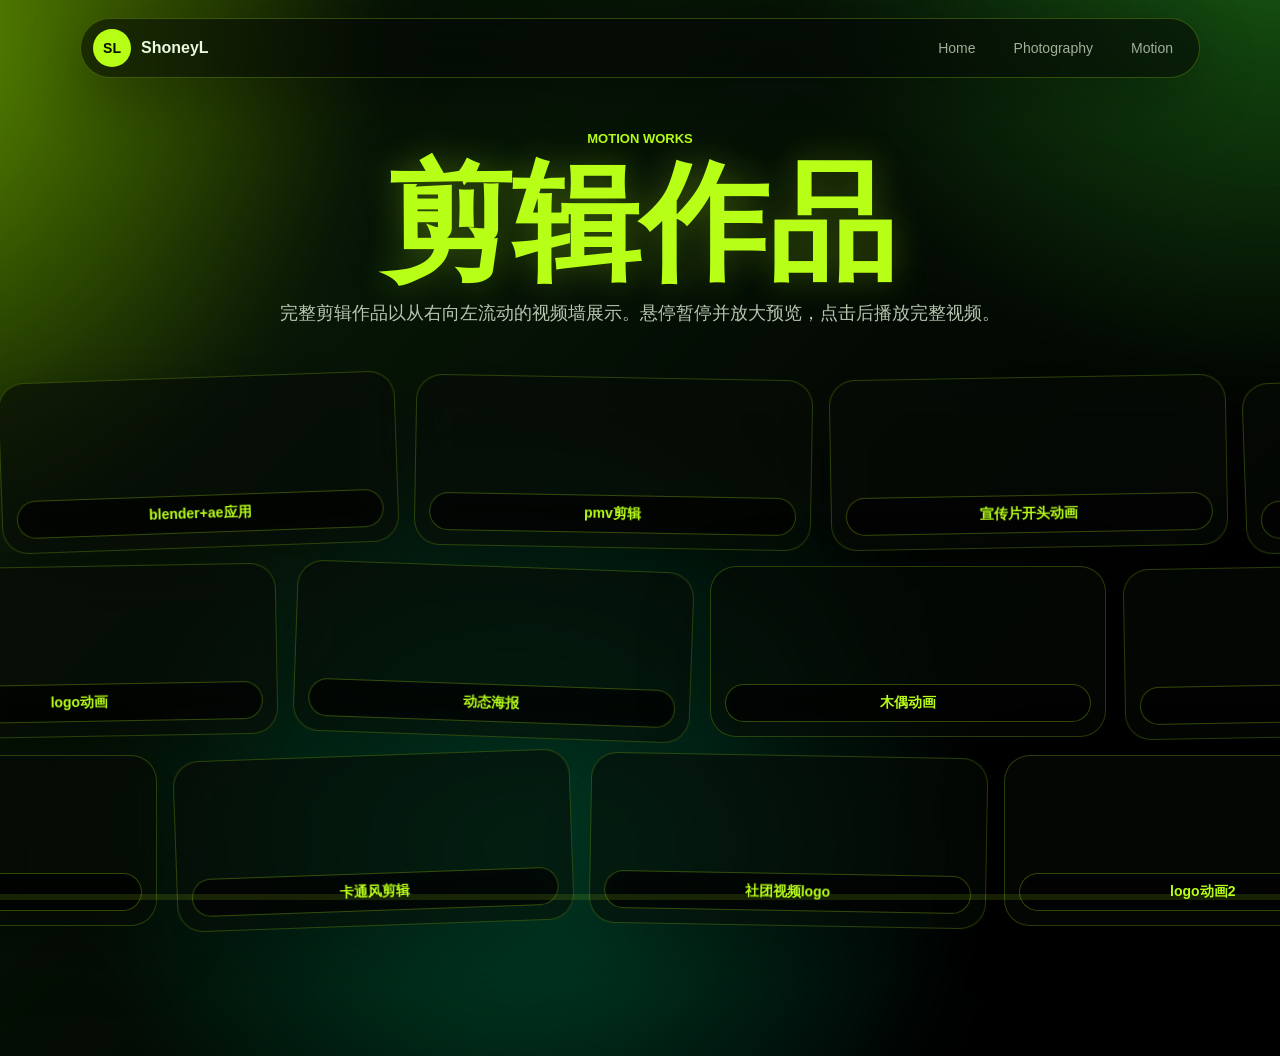
==== motion.html @ 9a6bb449 "Add files via upload" ====
<!doctype html>
<html lang="zh-CN">
  <head>
    <meta charset="UTF-8" />
    <meta name="viewport" content="width=device-width, initial-scale=1.0" />
    <title>Motion | ShoneyL</title>
    <link rel="stylesheet" href="./styles.css" />
  </head>
  <body>
    <div class="gradient-field" aria-hidden="true"></div>
    <div class="grain" aria-hidden="true"></div>

    <header class="site-header">
      <a class="brand" href="./index.html" aria-label="ShoneyL home">
        <span class="brand-mark">SL</span>
        <span>ShoneyL</span>
      </a>
      <nav>
        <a href="./index.html">Home</a>
        <a href="./photography.html">Photography</a>
        <a href="./motion.html">Motion</a>
      </nav>
    </header>

    <main class="portfolio-page">
      <section class="portfolio-hero">
        <p class="eyebrow">Motion Works</p>
        <h1>剪辑作品</h1>
        <p>完整剪辑作品以从右向左流动的视频墙展示。悬停暂停并放大预览，点击后播放完整视频。</p>
      </section>

      <section class="flow-gallery motion-flow" data-portfolio="motions" aria-label="ShoneyL 剪辑作品流动画廊"></section>
    </main>

    <div class="portfolio-modal" id="portfolioModal" hidden>
      <button class="modal-close" id="closeModal" type="button" aria-label="关闭作品">×</button>
      <div class="modal-stage" id="modalStage"></div>
      <p id="modalCaption"></p>
    </div>

    <div class="page-progress" aria-hidden="true"><span id="pageProgress"></span></div>
    <script src="./portfolio-data.js"></script>
    <script src="./script.js"></script>
  </body>
</html>
---- styles.css ----
:root {
  --green: #b8ff18;
  --green-2: #5cff4d;
  --black: #050805;
  --ink: #eaf8df;
  --muted: rgba(234, 248, 223, 0.68);
  --glass: rgba(8, 13, 8, 0.62);
  --line: rgba(184, 255, 24, 0.24);
  --radius: 28px;
}

* { box-sizing: border-box; }

html {
  scroll-behavior: smooth;
  scroll-snap-type: none;
  scroll-padding-top: 0;
}

body {
  margin: 0;
  min-height: 100vh;
  color: var(--ink);
  background: var(--black);
  font-family: Inter, "PingFang SC", "Microsoft YaHei", Arial, sans-serif;
  overflow-x: hidden;
}

a { color: inherit; text-decoration: none; }

img, video { display: block; max-width: 100%; }

.gradient-field {
  position: fixed;
  inset: -30%;
  z-index: -3;
  background:
    radial-gradient(circle at 10% 20%, rgba(184, 255, 24, 0.62), transparent 26%),
    radial-gradient(circle at 82% 12%, rgba(92, 255, 77, 0.32), transparent 24%),
    radial-gradient(circle at 45% 78%, rgba(0, 255, 171, 0.24), transparent 28%),
    linear-gradient(135deg, #020402, #081408 38%, #000 70%);
  filter: blur(32px) saturate(1.2);
  animation: flow 16s ease-in-out infinite alternate;
}

.grain {
  position: fixed;
  inset: 0;
  z-index: -2;
  opacity: 0.22;
  pointer-events: none;
  background-image:
    linear-gradient(rgba(255,255,255,0.04) 1px, transparent 1px),
    linear-gradient(90deg, rgba(255,255,255,0.035) 1px, transparent 1px);
  background-size: 42px 42px;
  mask-image: linear-gradient(to bottom, #000, transparent 88%);
}

@keyframes flow {
  0% { transform: translate3d(-3%, -2%, 0) rotate(0deg) scale(1); }
  50% { transform: translate3d(5%, 3%, 0) rotate(8deg) scale(1.08); }
  100% { transform: translate3d(-1%, 6%, 0) rotate(-6deg) scale(1.04); }
}

.site-header {
  position: fixed;
  top: 18px;
  left: 50%;
  z-index: 20;
  width: min(1120px, calc(100% - 32px));
  transform: translateX(-50%);
  display: flex;
  align-items: center;
  justify-content: space-between;
  padding: 10px 12px;
  border: 1px solid var(--line);
  border-radius: 999px;
  background: rgba(5, 8, 5, 0.58);
  backdrop-filter: blur(18px);
  box-shadow: 0 18px 60px rgba(0,0,0,0.28);
}

.brand, nav {
  display: flex;
  align-items: center;
  gap: 10px;
}

.brand { font-weight: 800; letter-spacing: 0; }

.brand-mark {
  display: grid;
  place-items: center;
  width: 38px;
  height: 38px;
  border-radius: 50%;
  color: #071005;
  background: var(--green);
  font-size: 14px;
  font-weight: 900;
}

nav a {
  padding: 10px 14px;
  border-radius: 999px;
  color: var(--muted);
  font-size: 14px;
}

nav a:hover { color: var(--green); background: rgba(184,255,24,0.08); }

main {
  width: 100%;
  margin: 0 auto;
}

.snap-page {
  width: 100%;
}

.snap-section {
  position: relative;
  height: 100svh;
}

.snap-section::before {
  content: "";
  position: absolute;
  inset: 0;
  z-index: 0;
  pointer-events: none;
  background:
    radial-gradient(circle at 18% 18%, rgba(184,255,24,0.13), transparent 28%),
    linear-gradient(to bottom, rgba(5,8,5,0.08), rgba(5,8,5,0.46));
  opacity: 0.74;
}

.snap-section + .snap-section::after {
  content: "";
  position: absolute;
  left: 0;
  right: 0;
  top: -24vh;
  z-index: 1;
  height: 34vh;
  pointer-events: none;
  background:
    radial-gradient(circle at 50% 0%, rgba(184,255,24,0.16), transparent 46%),
    linear-gradient(180deg, rgba(4,8,4,0), rgba(4,8,4,0.94) 58%, rgba(4,8,4,0));
}

.hero {
  position: relative;
  min-height: 100vh;
  display: grid;
  place-items: center;
  overflow: hidden;
  padding: 104px 20px 70px;
  isolation: isolate;
  transform-style: preserve-3d;
}

.home-hero::after,
.intro-screen::after {
  content: "";
  position: absolute;
  left: 0;
  right: 0;
  z-index: 1;
  height: 24vh;
  pointer-events: none;
}

.home-hero::after {
  bottom: 0;
  background: linear-gradient(to bottom, transparent, rgba(5, 8, 5, 0.92));
}

.intro-screen::after {
  top: 0;
  background:
    radial-gradient(circle at 52% 0%, rgba(184,255,24,0.14), transparent 42%),
    linear-gradient(to bottom, rgba(5, 8, 5, 0.74), transparent);
}

.glass {
  border: 1px solid var(--line);
  border-radius: var(--radius);
  background: linear-gradient(145deg, rgba(12,18,12,0.74), rgba(5,8,5,0.48));
  backdrop-filter: blur(22px);
  box-shadow: 0 24px 80px rgba(0,0,0,0.34), inset 0 1px 0 rgba(255,255,255,0.08);
}

.hero-copy {
  position: relative;
  z-index: 2;
  width: min(780px, 100%);
  padding: 0;
  text-align: center;
  transition: transform 180ms ease-out;
}

.eyebrow {
  margin: 0 0 14px;
  color: var(--green);
  font-size: 13px;
  font-weight: 800;
  text-transform: uppercase;
}

h1, h2, h3, p { margin-top: 0; }

h1 {
  margin-bottom: 18px;
  font-size: clamp(58px, 9vw, 124px);
  line-height: 0.9;
  letter-spacing: 0;
  color: var(--green);
  text-shadow: 0 0 34px rgba(184,255,24,0.28);
}

h2 { font-size: clamp(28px, 4vw, 54px); line-height: 1; margin-bottom: 16px; }
h3 { font-size: 22px; line-height: 1.18; margin-bottom: 12px; }
p { color: var(--muted); line-height: 1.75; }

.lead { max-width: 530px; font-size: 18px; }
.hero .lead { max-width: 720px; margin-inline: auto; color: rgba(234, 248, 223, 0.84); }

.hero-actions { display: flex; flex-wrap: wrap; justify-content: center; gap: 12px; margin-top: 28px; }

.button {
  display: inline-flex;
  align-items: center;
  justify-content: center;
  min-height: 46px;
  padding: 0 20px;
  border: 1px solid var(--line);
  border-radius: 999px;
  color: var(--ink);
  font-weight: 800;
  cursor: pointer;
  background: rgba(255,255,255,0.04);
}

.button.primary {
  border-color: transparent;
  color: #071005;
  background: linear-gradient(135deg, var(--green), var(--green-2));
}

.button.ghost:hover { border-color: var(--green); color: var(--green); }

.hero-bg-video,
.hero-shade {
  position: absolute;
  inset: 0;
  width: 100%;
  height: 100%;
}

.hero-bg-video {
  z-index: -2;
  object-fit: cover;
  transform: scale(1.03);
  filter: saturate(1.08) contrast(1.08);
}

.hero-shade {
  z-index: -1;
  background:
    radial-gradient(circle at 50% 46%, rgba(5,8,5,0.1), rgba(5,8,5,0.44) 44%, rgba(5,8,5,0.78) 100%),
    linear-gradient(to bottom, rgba(5,8,5,0.1), rgba(5,8,5,0.18) 55%, var(--black));
  backdrop-filter: blur(1.4px);
}

.cursor-light {
  position: absolute;
  width: 260px;
  height: 260px;
  z-index: 1;
  border-radius: 50%;
  background: radial-gradient(circle, rgba(184,255,24,0.28), transparent 68%);
  transform: translate(-50%, -50%);
  pointer-events: none;
  mix-blend-mode: screen;
}

.ticker {
  overflow: hidden;
  width: min(1180px, calc(100% - 32px));
  margin: 0 auto 80px;
  border-block: 1px solid var(--line);
}

.ticker div {
  display: flex;
  gap: 34px;
  width: max-content;
  padding: 18px 0;
  animation: marquee 22s linear infinite;
}

.ticker span {
  color: transparent;
  -webkit-text-stroke: 1px rgba(184,255,24,0.72);
  font-size: clamp(28px, 5vw, 68px);
  font-weight: 900;
  white-space: nowrap;
}

@keyframes marquee {
  to { transform: translateX(-50%); }
}

.section {
  width: min(1180px, calc(100% - 32px));
  margin: 0 auto 96px;
  scroll-margin-top: 118px;
}

.intro-grid {
  display: grid;
  grid-template-columns: 1.25fr 0.9fr 0.9fr;
  gap: 18px;
}

.profile-card {
  display: grid;
  grid-template-columns: 150px 1fr;
  gap: 22px;
  align-items: center;
  padding: 24px;
}

.profile-card img {
  width: 150px;
  height: 150px;
  border-radius: 24px;
  object-fit: cover;
  border: 1px solid var(--line);
}

.stat-card { padding: 24px; }
.stat-card span {
  display: inline-block;
  margin-bottom: 34px;
  color: var(--green);
  font-size: 44px;
  font-weight: 900;
}
.stat-card.accent { background: rgba(184,255,24,0.11); }

.section-head {
  display: flex;
  align-items: end;
  justify-content: space-between;
  margin-bottom: 20px;
}

.photo-grid {
  display: grid;
  grid-template-columns: repeat(4, minmax(0, 1fr));
  grid-auto-rows: 240px;
  gap: 16px;
}

figure {
  position: relative;
  overflow: hidden;
  margin: 0;
}

figure img {
  width: 100%;
  height: 100%;
  object-fit: cover;
  transition: transform 500ms ease, filter 500ms ease;
}

figure:hover img { transform: scale(1.06); filter: saturate(1.18); }

figcaption {
  position: absolute;
  left: 14px;
  bottom: 14px;
  padding: 8px 11px;
  border: 1px solid rgba(184,255,24,0.26);
  border-radius: 999px;
  color: var(--green);
  background: rgba(0,0,0,0.54);
  backdrop-filter: blur(12px);
  font-size: 13px;
  font-weight: 800;
}

.tall { grid-row: span 2; }
.wide { grid-column: span 2; }

.capability-grid {
  display: grid;
  grid-template-columns: 1fr 1fr;
  gap: 18px;
}

.capability-grid article { padding: 24px; overflow: hidden; }

.mini-videos, .design-strip {
  display: grid;
  grid-template-columns: repeat(3, 1fr);
  gap: 12px;
  margin-top: 18px;
}

.video-tile, .design-strip img {
  width: 100%;
  height: 260px;
  border: 1px solid rgba(184,255,24,0.18);
  border-radius: 22px;
  background: #000;
}

.video-tile {
  position: relative;
  display: block;
  overflow: hidden;
  padding: 0;
  color: var(--green);
  cursor: pointer;
  font: inherit;
}

.video-tile video {
  width: 100%;
  height: 100%;
  object-fit: cover;
  opacity: 0.82;
  transition: transform 360ms ease, opacity 360ms ease;
}

.video-tile span {
  position: absolute;
  left: 50%;
  top: 50%;
  display: grid;
  place-items: center;
  width: 74px;
  height: 74px;
  transform: translate(-50%, -50%);
  border: 1px solid rgba(184,255,24,0.48);
  border-radius: 50%;
  color: #071005;
  background: var(--green);
  font-size: 15px;
  font-weight: 900;
  box-shadow: 0 0 36px rgba(184,255,24,0.28);
}

.video-tile:hover video { transform: scale(1.06); opacity: 1; }

.design-strip img { object-fit: cover; }

.ip-section {
  display: grid;
  grid-template-columns: 1.1fr 0.9fr;
  gap: 18px;
  align-items: stretch;
}

.ip-panel {
  display: grid;
  grid-template-columns: 1fr minmax(220px, 0.72fr);
  gap: 20px;
  align-items: center;
  padding: 28px;
  overflow: hidden;
}

.ip-panel img {
  max-height: 560px;
  justify-self: center;
  object-fit: contain;
  filter: drop-shadow(0 26px 50px rgba(184,255,24,0.18));
}

.ip-tags {
  display: flex;
  flex-wrap: wrap;
  gap: 10px;
  margin-top: 24px;
}

.ip-tags span {
  padding: 8px 12px;
  border: 1px solid var(--line);
  border-radius: 999px;
  color: var(--green);
  background: rgba(184,255,24,0.07);
  font-weight: 800;
  font-size: 13px;
}

.turnaround {
  width: 100%;
  height: 100%;
  min-height: 440px;
  object-fit: cover;
  padding: 10px;
}

.contact-section { padding-bottom: 80px; }

.contact-screen {
  display: grid;
  place-items: center;
  padding: 120px 20px 80px;
}

.intro-screen {
  position: relative;
  display: grid;
  place-items: center;
  padding: clamp(86px, 10vh, 112px) 20px clamp(42px, 7vh, 70px);
  overflow: hidden;
}

.intro-panel {
  position: relative;
  z-index: 2;
  display: grid;
  grid-template-columns: minmax(250px, 0.8fr) minmax(260px, 0.82fr) minmax(300px, 1.02fr);
  gap: clamp(16px, 2vw, 28px);
  align-items: center;
  width: min(1160px, 100%);
  min-height: 0;
  padding: clamp(22px, 2.3vw, 34px);
  overflow: hidden;
}

.intro-identity,
.intro-main-card,
.intro-info-stack {
  position: relative;
  z-index: 2;
}

.intro-index {
  display: inline-block;
  margin-bottom: clamp(14px, 2vh, 24px);
  padding: 8px 12px;
  border: 1px solid rgba(184,255,24,0.28);
  border-radius: 999px;
  color: var(--green);
  font-size: 13px;
  font-weight: 900;
}

.intro-identity h2 {
  margin-bottom: clamp(14px, 2vh, 22px);
  font-size: clamp(40px, 5vw, 72px);
  line-height: 0.98;
}

.intro-identity p {
  max-width: 420px;
}

.intro-main-card,
.info-card {
  border: 1px solid rgba(184,255,24,0.18);
  border-radius: 24px;
  background: rgba(5, 8, 5, 0.46);
  backdrop-filter: blur(18px);
  box-shadow: inset 0 1px 0 rgba(255,255,255,0.06);
}

.intro-main-card {
  min-height: clamp(330px, 44vh, 410px);
  padding: clamp(20px, 2vw, 28px);
}

.intro-main-card h3,
.info-card h3 {
  margin-bottom: 14px;
}

.mini-stat-grid {
  display: grid;
  grid-template-columns: 1fr 1fr;
  gap: 12px;
  margin-top: clamp(16px, 2.2vh, 24px);
}

.mini-stat-grid span {
  min-height: clamp(78px, 10vh, 94px);
  padding: clamp(14px, 1.6vw, 18px);
  border: 1px solid rgba(184,255,24,0.16);
  border-radius: 18px;
  color: var(--muted);
  background: rgba(255,255,255,0.03);
}

.mini-stat-grid b {
  display: block;
  margin-bottom: 8px;
  color: var(--green);
  font-size: 22px;
}

.intro-info-stack {
  display: grid;
  gap: clamp(10px, 1.4vh, 14px);
}

.info-card {
  padding: clamp(14px, 1.45vw, 20px) clamp(16px, 1.7vw, 22px);
}

.info-card p:last-child {
  margin-bottom: 0;
}

.skill-panel {
  position: relative;
  z-index: 2;
  align-self: stretch;
  display: flex;
  flex-direction: column;
  justify-content: center;
}

.skill-grid {
  display: flex;
  flex-wrap: wrap;
  gap: 10px;
  margin-top: 16px;
}

.skill-grid span {
  padding: 9px 12px;
  border: 1px solid rgba(184,255,24,0.34);
  border-radius: 999px;
  color: var(--green);
  background: rgba(184,255,24,0.08);
  font-size: 15px;
  font-weight: 900;
}

.intro-halftone {
  position: absolute;
  left: calc(44% + var(--ip-x, 0px));
  bottom: calc(-170px + var(--ip-y, 0px));
  z-index: 1;
  width: min(430px, 34vw);
  opacity: 0.44;
  filter: drop-shadow(0 24px 70px rgba(184,255,24,0.24)) blur(0.1px);
  mix-blend-mode: screen;
  -webkit-mask-image: repeating-linear-gradient(135deg, rgba(0,0,0,0.96) 0 7px, rgba(0,0,0,0.28) 7px 12px);
  mask-image: repeating-linear-gradient(135deg, rgba(0,0,0,0.96) 0 7px, rgba(0,0,0,0.28) 7px 12px);
  -webkit-mask-size: 42px 42px;
  mask-size: 42px 42px;
  pointer-events: none;
  transform: translate3d(0, 0, 0) scale(1.04);
  animation: halftone-evolve 8s ease-in-out infinite alternate, halftone-flow 3.8s steps(7) infinite;
  transition: left 260ms ease-out, bottom 260ms ease-out;
}

.intro-halftone::selection {
  background: transparent;
}

@keyframes halftone-evolve {
  0% {
    opacity: 0.42;
    filter: drop-shadow(0 18px 55px rgba(184,255,24,0.18)) hue-rotate(0deg) blur(0.2px);
    transform: translate3d(-8px, 8px, 0) scale(1.02);
    clip-path: polygon(0 8%, 100% 0, 96% 100%, 4% 94%);
  }
  50% {
    opacity: 0.62;
    filter: drop-shadow(0 30px 78px rgba(184,255,24,0.28)) hue-rotate(18deg) blur(0);
    transform: translate3d(12px, -8px, 0) scale(1.07);
    clip-path: polygon(3% 0, 98% 8%, 100% 92%, 0 100%);
  }
  100% {
    opacity: 0.5;
    filter: drop-shadow(0 22px 66px rgba(184,255,24,0.22)) hue-rotate(-8deg) blur(0.35px);
    transform: translate3d(-4px, -14px, 0) scale(1.04);
    clip-path: polygon(0 0, 94% 5%, 100% 100%, 8% 96%);
  }
}

@keyframes halftone-flow {
  0% {
    -webkit-mask-position: 0 0;
    mask-position: 0 0;
  }
  100% {
    -webkit-mask-position: 42px 84px;
    mask-position: 42px 84px;
  }
}

.contact-card {
  max-width: 720px;
  margin: 0 auto;
  padding: clamp(26px, 5vw, 46px);
  text-align: center;
}

.contact-info {
  display: grid;
  gap: 10px;
  margin-top: 22px;
  padding: 18px;
  border: 1px solid var(--line);
  border-radius: 20px;
  color: var(--green);
  background: rgba(184,255,24,0.08);
  font-size: 18px;
  font-weight: 800;
}

[hidden] { display: none !important; }

.video-modal {
  position: fixed;
  inset: 0;
  z-index: 60;
  display: grid;
  place-items: center;
  padding: 24px;
  background: rgba(0, 0, 0, 0.78);
  backdrop-filter: blur(18px);
}

.video-modal video {
  width: min(1040px, 100%);
  max-height: 82vh;
  border: 1px solid var(--line);
  border-radius: 24px;
  background: #000;
  box-shadow: 0 30px 90px rgba(0,0,0,0.52);
}

.modal-close {
  position: fixed;
  z-index: 123;
  top: 22px;
  right: 24px;
  display: grid;
  place-items: center;
  width: 44px;
  height: 44px;
  border: 1px solid var(--line);
  border-radius: 50%;
  color: #071005;
  background: var(--green);
  font-size: 28px;
  line-height: 1;
  cursor: pointer;
}

@media (max-width: 900px) {
  .site-header { top: 12px; }
  nav a { padding: 9px 8px; font-size: 13px; }
  .intro-grid, .capability-grid, .ip-section, .ip-panel {
    grid-template-columns: 1fr;
  }
  .hero { padding-top: 92px; min-height: 100vh; }
  .photo-grid { grid-template-columns: repeat(2, minmax(0, 1fr)); grid-auto-rows: 210px; }
  .wide { grid-column: span 2; }
  .mini-videos, .design-strip { grid-template-columns: 1fr; }
  .video-tile, .design-strip img { height: 340px; }
  .turnaround { min-height: 300px; }
}

@media (max-width: 560px) {
  main { width: min(100% - 20px, 1180px); }
  .site-header { width: calc(100% - 20px); }
  .brand span:last-child { display: none; }
  .hero-copy { padding: 0 10px; }
  .profile-card { grid-template-columns: 1fr; }
  .profile-card img { width: 120px; height: 120px; }
  .photo-grid { grid-template-columns: 1fr; grid-auto-rows: 260px; }
  .wide, .tall { grid-column: auto; grid-row: auto; }
  .video-tile, .design-strip img { height: 260px; }
}

.home-panels {
  padding-top: 96px;
}

.portfolio-page {
  width: 100%;
  min-height: 100vh;
  padding: 128px 0 110px;
  overflow: hidden;
}

.portfolio-screen {
  position: relative;
  display: grid;
  align-content: end;
  width: 100%;
  overflow: hidden;
  padding: clamp(265px, 30vh, 330px) 0 clamp(42px, 6vh, 66px);
}

.screen-head {
  position: absolute;
  top: clamp(96px, 10vh, 126px);
  left: 50%;
  z-index: 8;
  width: min(980px, calc(100% - 32px));
  margin: 0 auto;
  text-align: center;
  transform: translateX(-50%);
  pointer-events: none;
}

.screen-head h2 {
  margin-bottom: 12px;
  font-size: clamp(44px, 7vw, 92px);
  text-shadow: 0 10px 42px rgba(0,0,0,0.82);
}

.screen-head p:last-child {
  max-width: 720px;
  margin: 0 auto;
}

.portfolio-hero {
  width: min(980px, calc(100% - 32px));
  margin: 0 auto 42px;
  text-align: center;
}

.portfolio-hero h1 {
  margin-bottom: 18px;
  font-size: clamp(58px, 10vw, 128px);
}

.portfolio-hero p:last-child {
  max-width: 760px;
  margin: 0 auto;
  color: rgba(234, 248, 223, 0.78);
  font-size: 18px;
}

.flow-gallery {
  position: relative;
  z-index: 2;
  display: grid;
  gap: clamp(12px, 2vh, 20px);
  width: 100%;
  padding: 6px 0 20px;
}

.flow-row {
  display: flex;
  width: max-content;
  gap: 18px;
  transform: translateX(var(--offset));
  animation: slide-left var(--duration) linear infinite;
  will-change: transform;
}

.flow-row:nth-child(2) {
  animation-duration: calc(var(--duration) + 11s);
}

.flow-row:nth-child(3) {
  animation-duration: calc(var(--duration) + 17s);
}

.flow-gallery:has(.flow-card:hover) .flow-row,
.flow-gallery.is-paused .flow-row {
  animation-play-state: paused;
}

@keyframes slide-left {
  from { transform: translateX(var(--offset)); }
  to { transform: translateX(calc(var(--offset) - var(--loop-distance, 50%))); }
}

.flow-card {
  position: relative;
  flex: 0 0 clamp(210px, 21vw, 320px);
  height: clamp(180px, 21vh, 260px);
  overflow: hidden;
  padding: 0;
  border: 1px solid rgba(184,255,24,0.22);
  border-radius: 26px;
  color: var(--green);
  background: rgba(6, 10, 6, 0.64);
  backdrop-filter: blur(16px);
  box-shadow: 0 22px 70px rgba(0,0,0,0.32);
  cursor: pointer;
  transform: rotate(var(--tilt)) scale(1);
  transition: transform 240ms ease, border-color 240ms ease, box-shadow 240ms ease;
}

.motion-flow .flow-card {
  flex-basis: clamp(260px, 31vw, 440px);
  height: clamp(150px, 19vh, 230px);
}

.flow-card:hover {
  z-index: 5;
  border-color: rgba(184,255,24,0.82);
  box-shadow: 0 28px 100px rgba(184,255,24,0.2), 0 28px 90px rgba(0,0,0,0.48);
  transform: rotate(0deg) scale(1.12);
}

.flow-card img,
.flow-card video {
  width: 100%;
  height: 100%;
  object-fit: cover;
  opacity: 0.9;
  pointer-events: none;
  transition: filter 240ms ease, opacity 240ms ease;
}

.flow-card:hover img,
.flow-card:hover video {
  opacity: 1;
  filter: saturate(1.14) contrast(1.04);
}

.flow-card span {
  position: absolute;
  left: 14px;
  right: 14px;
  bottom: 14px;
  display: block;
  overflow: hidden;
  padding: 9px 12px;
  border: 1px solid rgba(184,255,24,0.28);
  border-radius: 999px;
  color: var(--green);
  background: rgba(0,0,0,0.58);
  backdrop-filter: blur(14px);
  font-size: 14px;
  font-weight: 900;
  pointer-events: none;
  text-overflow: ellipsis;
  white-space: nowrap;
}

.portfolio-modal {
  position: fixed;
  inset: 0;
  z-index: 110;
  display: grid;
  place-items: center;
  padding: 72px 24px 42px;
  background: rgba(0,0,0,0.82);
  backdrop-filter: blur(20px);
}

.portfolio-modal[hidden] {
  display: none;
}

.modal-stage {
  position: relative;
  display: grid;
  place-items: center;
  width: fit-content;
  max-width: min(1160px, 100%);
  max-height: 78vh;
}

.modal-frame {
  position: relative;
  display: inline-block;
  justify-self: center;
  width: auto;
  max-width: 100%;
  max-height: 78vh;
}

.modal-frame img,
.modal-frame video {
  display: block;
  max-width: 100%;
  max-height: 78vh;
  border: 1px solid rgba(184,255,24,0.26);
  border-radius: 24px;
  background: #000;
  box-shadow: 0 26px 90px rgba(0,0,0,0.58);
}

.portfolio-modal p {
  margin: 18px 0 0;
  color: var(--green);
  font-weight: 900;
}

.modal-title {
  position: absolute;
  top: 0;
  left: 0;
  z-index: 122;
  overflow: hidden;
  max-width: min(680px, calc(100vw - 140px));
  padding: 15px 22px;
  border-radius: 0 0 10px 0;
  color: #071005;
  background: var(--green);
  font-size: clamp(18px, 2vw, 26px);
  font-weight: 900;
  text-overflow: ellipsis;
  white-space: nowrap;
  transform-origin: left center;
  clip-path: inset(0 100% 0 0);
}

.modal-title.is-visible {
  animation: title-wipe 520ms cubic-bezier(.2,.8,.2,1) forwards;
}

@keyframes title-wipe {
  to { clip-path: inset(0 0 0 0); }
}

.page-progress {
  position: fixed;
  left: 0;
  right: 0;
  bottom: 0;
  z-index: 90;
  height: 6px;
  background: rgba(184,255,24,0.12);
}

.page-progress span {
  display: block;
  width: 100%;
  height: 100%;
  transform: scaleX(0);
  transform-origin: left center;
  background: linear-gradient(90deg, var(--green), #fff, var(--green-2));
  box-shadow: 0 0 28px rgba(184,255,24,0.58);
}

.dot-progress {
  position: fixed;
  left: 50%;
  bottom: 18px;
  z-index: 90;
  display: flex;
  gap: 14px;
  align-items: center;
  padding: 10px 13px;
  border: 1px solid rgba(184,255,24,0.24);
  border-radius: 999px;
  background: rgba(5, 8, 5, 0.54);
  backdrop-filter: blur(16px);
  transform: translateX(-50%);
}

.dot {
  width: 12px;
  height: 12px;
  border: 2px solid var(--green);
  border-radius: 50%;
  background: transparent;
  box-shadow: 0 0 16px rgba(184,255,24,0.22);
}

.dot.is-active {
  background: var(--green);
}

@media (max-width: 760px) {
  .portfolio-page { padding-top: 108px; }
  .flow-gallery { gap: 16px; }
  .flow-row { gap: 12px; }
  .flow-card { flex-basis: 210px; height: 230px; border-radius: 22px; }
  .motion-flow .flow-card { flex-basis: 250px; height: 170px; }
  .flow-card:hover { transform: rotate(0deg) scale(1.05); }
  .portfolio-screen { padding-top: 280px; }
  .screen-head { top: 92px; }
  .screen-head h2 { font-size: 42px; }
  .modal-title { max-width: calc(100vw - 88px); font-size: 16px; }
  .intro-screen { padding-top: 92px; }
  .intro-panel {
    grid-template-columns: 1fr;
    min-height: auto;
    max-height: calc(100svh - 116px);
    overflow: auto;
    padding: 18px;
  }
  .intro-main-card { min-height: auto; padding: 22px; }
  .intro-halftone { left: auto; right: -44px; bottom: -112px; width: 250px; opacity: 0.2; }
  .mini-stat-grid { grid-template-columns: 1fr; }
  .skill-grid span { font-size: 13px; padding: 9px 11px; }
}

@media (max-width: 1180px) {
  .intro-panel {
    grid-template-columns: minmax(260px, 0.9fr) minmax(360px, 1.1fr);
    width: min(980px, calc(100% - 28px));
    align-items: stretch;
  }
  .intro-main-card {
    grid-column: 1 / 2;
    min-height: 280px;
  }
  .intro-info-stack {
    grid-column: 2 / 3;
    grid-row: 1 / span 2;
  }
  .intro-halftone {
    left: calc(34% + var(--ip-x, 0px));
    bottom: calc(-178px + var(--ip-y, 0px));
    width: min(360px, 36vw);
    opacity: 0.36;
  }
}

@media (max-height: 850px) {
  .intro-screen {
    padding-top: 90px;
    padding-bottom: 54px;
  }
  .intro-panel {
    padding: 18px;
    gap: 14px;
  }
  .intro-identity h2 {
    font-size: clamp(36px, 4.4vw, 58px);
  }
  .intro-identity p,
  .intro-main-card p,
  .info-card p {
    font-size: 14px;
    line-height: 1.45;
  }
  .intro-main-card {
    min-height: 250px;
  }
  .info-card {
    padding: 12px 15px;
  }
  .info-card h3,
  .intro-main-card h3 {
    margin-bottom: 8px;
  }
  .intro-index {
    margin-bottom: 10px;
    padding: 7px 10px;
  }
  .skill-grid {
    gap: 7px;
    margin-top: 10px;
  }
  .skill-grid span {
    padding: 7px 10px;
    font-size: 13px;
  }
  .mini-stat-grid {
    margin-top: 14px;
    gap: 9px;
  }
  .mini-stat-grid span {
    min-height: 66px;
    padding: 12px;
  }
  .mini-stat-grid b {
    margin-bottom: 4px;
    font-size: 18px;
  }
  .intro-halftone {
    bottom: calc(-230px + var(--ip-y, 0px));
    opacity: 0.32;
  }
  .portfolio-screen {
    padding-top: 300px;
  }
  .screen-head {
    top: 90px;
  }
  .screen-head h2 {
    font-size: clamp(42px, 6vw, 70px);
  }
  .flow-gallery {
    gap: 8px;
  }
  .flow-row {
    gap: 12px;
  }
  .flow-card {
    height: clamp(116px, 15vh, 160px);
    flex-basis: clamp(190px, 18vw, 280px);
  }
  .motion-flow .flow-card {
    height: clamp(104px, 14vh, 150px);
  }
}

@media (max-width: 760px) {
  .intro-panel {
    grid-template-columns: 1fr;
  }
  .intro-main-card,
  .intro-info-stack {
    grid-column: auto;
    grid-row: auto;
  }
}

@media (min-width: 561px) and (max-width: 760px) {
  .intro-screen {
    padding-top: 76px;
    padding-bottom: 38px;
  }
  .intro-panel {
    grid-template-columns: minmax(0, 0.9fr) minmax(0, 1.1fr);
    gap: 12px;
    max-height: none;
    overflow: hidden;
    padding: 16px;
  }
  .intro-identity {
    grid-column: 1 / -1;
  }
  .intro-identity h2 {
    font-size: clamp(32px, 6.4vw, 42px);
  }
  .intro-identity p {
    max-width: 100%;
    font-size: 13px;
    line-height: 1.42;
  }
  .intro-main-card {
    grid-column: 1 / 2;
    min-height: 0;
    padding: 14px;
  }
  .intro-info-stack {
    grid-column: 2 / 3;
    grid-row: auto;
    gap: 8px;
  }
  .intro-main-card h3,
  .info-card h3 {
    margin-bottom: 7px;
    font-size: 17px;
  }
  .intro-main-card p,
  .info-card p {
    font-size: 12px;
    line-height: 1.36;
  }
  .mini-stat-grid {
    grid-template-columns: 1fr;
    gap: 7px;
    margin-top: 10px;
  }
  .mini-stat-grid span {
    min-height: 0;
    padding: 10px;
    font-size: 12px;
  }
  .mini-stat-grid b {
    font-size: 16px;
  }
  .info-card {
    padding: 10px 11px;
  }
  .skill-grid {
    gap: 6px;
    margin-top: 8px;
  }
  .skill-grid span {
    padding: 6px 8px;
    font-size: 11px;
  }
  .intro-halftone {
    right: -28px;
    bottom: -160px;
    width: 255px;
    opacity: 0.16;
  }
  .portfolio-screen {
    padding-top: 320px;
  }
  .flow-card {
    height: clamp(148px, 17vh, 190px);
  }
  .motion-flow .flow-card {
    height: clamp(126px, 15vh, 170px);
  }
}

@media (max-width: 560px) {
  .intro-identity h2 {
    font-size: 34px;
  }
  .intro-panel {
    gap: 12px;
  }
  .intro-main-card p,
  .info-card p {
    font-size: 13px;
    line-height: 1.42;
  }
}
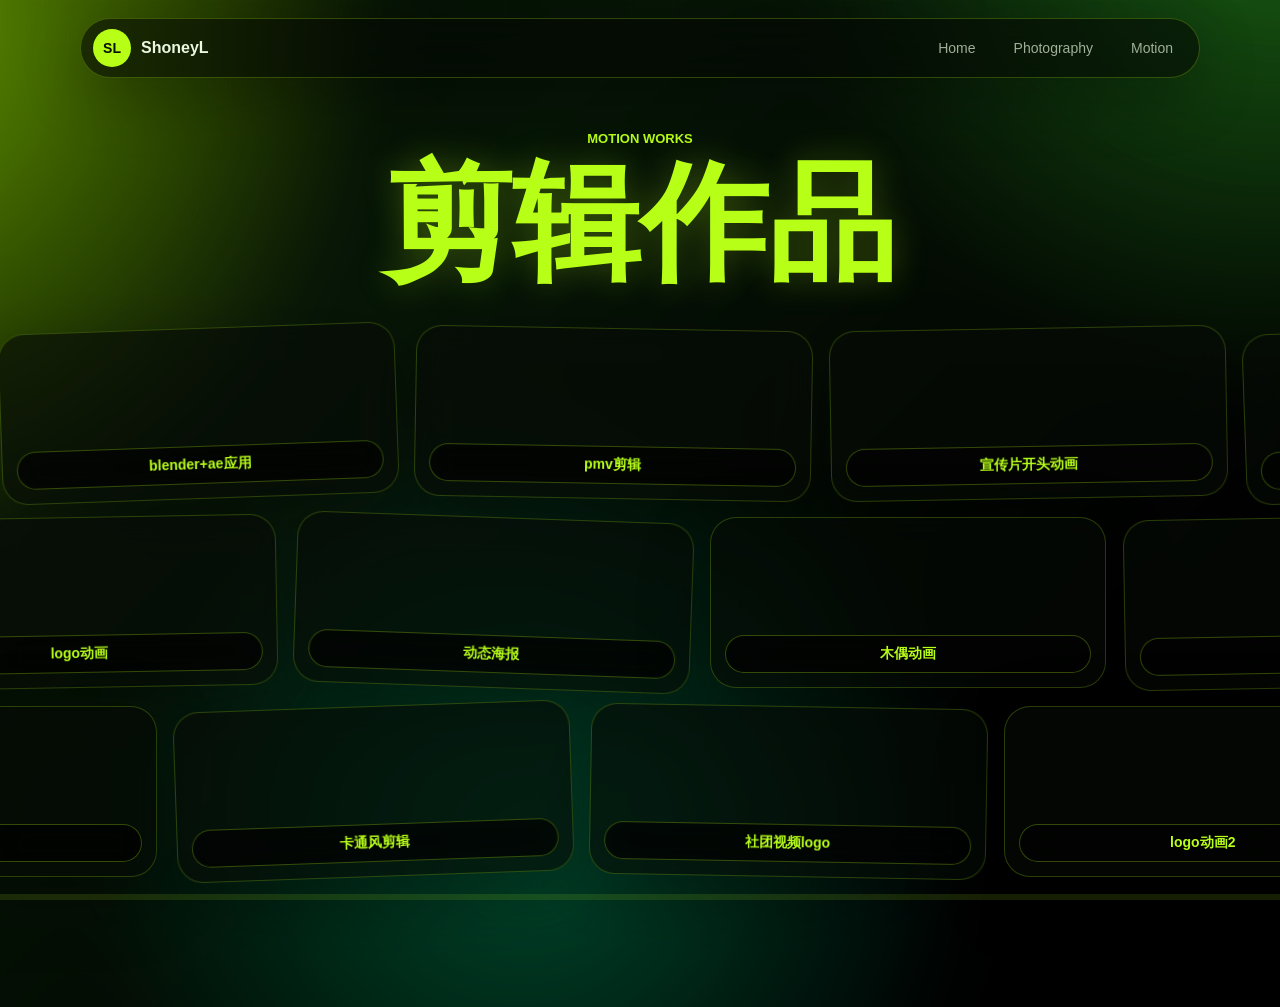
==== commit 88b0a158: "Refine mobile modal and transitions" ====
--- a/motion.html
+++ b/motion.html
@@ -4,7 +4,7 @@
     <meta charset="UTF-8" />
     <meta name="viewport" content="width=device-width, initial-scale=1.0" />
     <title>Motion | ShoneyL</title>
-    <link rel="stylesheet" href="./styles.css" />
+    <link rel="stylesheet" href="./styles.css?v=20260706-0819" />
   </head>
   <body>
     <div class="gradient-field" aria-hidden="true"></div>
@@ -26,7 +26,6 @@
       <section class="portfolio-hero">
         <p class="eyebrow">Motion Works</p>
         <h1>剪辑作品</h1>
-        <p>完整剪辑作品以从右向左流动的视频墙展示。悬停暂停并放大预览，点击后播放完整视频。</p>
       </section>
 
       <section class="flow-gallery motion-flow" data-portfolio="motions" aria-label="ShoneyL 剪辑作品流动画廊"></section>
@@ -39,7 +38,7 @@
     </div>
 
     <div class="page-progress" aria-hidden="true"><span id="pageProgress"></span></div>
-    <script src="./portfolio-data.js"></script>
-    <script src="./script.js"></script>
+    <script src="./portfolio-data.js?v=20260706-0819"></script>
+    <script src="./script.js?v=20260706-0819"></script>
   </body>
 </html>
--- a/styles.css
+++ b/styles.css
@@ -9,7 +9,11 @@
   --radius: 28px;
 }
 
-* { box-sizing: border-box; }
+* {
+  box-sizing: border-box;
+  -webkit-user-select: none;
+  user-select: none;
+}
 
 html {
   scroll-behavior: smooth;
@@ -24,11 +28,33 @@
   background: var(--black);
   font-family: Inter, "PingFang SC", "Microsoft YaHei", Arial, sans-serif;
   overflow-x: hidden;
+  -webkit-touch-callout: none;
+  -webkit-user-select: none;
+  user-select: none;
+}
+
+body.is-loading,
+body.modal-open {
+  overflow: hidden;
+}
+
+body.modal-open {
+  touch-action: none;
 }
 
 a { color: inherit; text-decoration: none; }
 
-img, video { display: block; max-width: 100%; }
+::selection {
+  color: inherit;
+  background: transparent;
+}
+
+img, video {
+  display: block;
+  max-width: 100%;
+  -webkit-user-drag: none;
+  user-select: none;
+}
 
 .gradient-field {
   position: fixed;
@@ -54,6 +80,67 @@
     linear-gradient(90deg, rgba(255,255,255,0.035) 1px, transparent 1px);
   background-size: 42px 42px;
   mask-image: linear-gradient(to bottom, #000, transparent 88%);
+}
+
+.site-loader {
+  position: fixed;
+  inset: 0;
+  z-index: 999;
+  display: grid;
+  place-items: center;
+  gap: 24px;
+  align-content: center;
+  background:
+    radial-gradient(circle at 50% 44%, rgba(184,255,24,0.22), transparent 30%),
+    linear-gradient(135deg, #030603, #050805 58%, #000);
+  transition: opacity 420ms ease, visibility 420ms ease;
+}
+
+body:not(.is-loading) .site-loader {
+  opacity: 0;
+  visibility: hidden;
+  pointer-events: none;
+}
+
+.loader-mark {
+  display: grid;
+  place-items: center;
+  width: 74px;
+  height: 74px;
+  border: 1px solid rgba(184,255,24,0.5);
+  border-radius: 24px;
+  color: #071005;
+  background: var(--green);
+  font-size: 24px;
+  font-weight: 1000;
+  box-shadow: 0 0 52px rgba(184,255,24,0.34);
+  animation: loader-pulse 1.1s ease-in-out infinite alternate;
+}
+
+.loader-line {
+  overflow: hidden;
+  width: min(220px, 58vw);
+  height: 3px;
+  border-radius: 999px;
+  background: rgba(184,255,24,0.16);
+}
+
+.loader-line span {
+  display: block;
+  width: 42%;
+  height: 100%;
+  border-radius: inherit;
+  background: linear-gradient(90deg, transparent, var(--green), #fff);
+  animation: loader-scan 1.15s ease-in-out infinite;
+}
+
+@keyframes loader-pulse {
+  to { transform: translateY(-4px) scale(1.04); filter: saturate(1.18); }
+}
+
+@keyframes loader-scan {
+  from { transform: translateX(-105%); }
+  to { transform: translateX(245%); }
 }
 
 @keyframes flow {
@@ -120,7 +207,9 @@
 
 .snap-section {
   position: relative;
-  height: 100svh;
+  min-height: 100svh;
+  height: auto;
+  isolation: isolate;
 }
 
 .snap-section::before {
@@ -130,9 +219,10 @@
   z-index: 0;
   pointer-events: none;
   background:
-    radial-gradient(circle at 18% 18%, rgba(184,255,24,0.13), transparent 28%),
-    linear-gradient(to bottom, rgba(5,8,5,0.08), rgba(5,8,5,0.46));
-  opacity: 0.74;
+    radial-gradient(circle at 18% 18%, rgba(184,255,24,0.1), transparent 34%),
+    radial-gradient(circle at 78% 72%, rgba(92,255,77,0.08), transparent 32%),
+    linear-gradient(to bottom, rgba(5,8,5,0.08), rgba(5,8,5,0.18));
+  opacity: 0.66;
 }
 
 .snap-section + .snap-section::after {
@@ -140,13 +230,16 @@
   position: absolute;
   left: 0;
   right: 0;
-  top: -24vh;
+  top: 0;
   z-index: 1;
-  height: 34vh;
+  height: min(68vh, 620px);
   pointer-events: none;
+  transform: translateY(-1px);
+  filter: blur(22px);
   background:
-    radial-gradient(circle at 50% 0%, rgba(184,255,24,0.16), transparent 46%),
-    linear-gradient(180deg, rgba(4,8,4,0), rgba(4,8,4,0.94) 58%, rgba(4,8,4,0));
+    radial-gradient(ellipse at 50% 18%, rgba(184,255,24,0.14), transparent 52%),
+    radial-gradient(ellipse at 22% 36%, rgba(92,255,77,0.12), transparent 42%),
+    linear-gradient(180deg, rgba(2,5,2,0.98) 0%, rgba(3,9,4,0.82) 30%, rgba(4,13,6,0.3) 68%, rgba(4,13,6,0) 100%);
 }
 
 .hero {
@@ -160,8 +253,7 @@
   transform-style: preserve-3d;
 }
 
-.home-hero::after,
-.intro-screen::after {
+.home-hero::after {
   content: "";
   position: absolute;
   left: 0;
@@ -172,15 +264,12 @@
 }
 
 .home-hero::after {
-  bottom: 0;
-  background: linear-gradient(to bottom, transparent, rgba(5, 8, 5, 0.92));
-}
-
-.intro-screen::after {
-  top: 0;
+  bottom: -1px;
+  height: 46vh;
+  filter: blur(14px);
   background:
-    radial-gradient(circle at 52% 0%, rgba(184,255,24,0.14), transparent 42%),
-    linear-gradient(to bottom, rgba(5, 8, 5, 0.74), transparent);
+    radial-gradient(ellipse at 50% 92%, rgba(184,255,24,0.14), transparent 58%),
+    linear-gradient(to bottom, transparent 0%, rgba(4,9,4,0.68) 54%, rgba(2,5,2,0.98) 100%);
 }
 
 .glass {
@@ -954,9 +1043,11 @@
   z-index: 110;
   display: grid;
   place-items: center;
+  overflow: hidden;
   padding: 72px 24px 42px;
   background: rgba(0,0,0,0.82);
   backdrop-filter: blur(20px);
+  perspective: 1200px;
 }
 
 .portfolio-modal[hidden] {
@@ -979,6 +1070,33 @@
   width: auto;
   max-width: 100%;
   max-height: 78vh;
+  transform-origin: center center;
+  transform-style: preserve-3d;
+}
+
+.portfolio-modal.is-opening .modal-frame {
+  animation: paper-unfold 760ms cubic-bezier(.18,.82,.18,1) both;
+}
+
+.modal-frame::before {
+  content: "";
+  position: absolute;
+  inset: -2px;
+  z-index: 2;
+  border-radius: 26px;
+  pointer-events: none;
+  opacity: 0;
+  background:
+    linear-gradient(118deg, transparent 0 28%, rgba(255,255,255,0.2) 29%, transparent 31% 100%),
+    linear-gradient(46deg, transparent 0 37%, rgba(0,0,0,0.28) 38%, transparent 40% 100%),
+    linear-gradient(166deg, transparent 0 48%, rgba(184,255,24,0.22) 49%, transparent 51% 100%),
+    radial-gradient(circle at 32% 24%, rgba(255,255,255,0.16), transparent 24%),
+    radial-gradient(circle at 72% 70%, rgba(0,0,0,0.26), transparent 28%);
+  mix-blend-mode: screen;
+}
+
+.portfolio-modal.is-opening .modal-frame::before {
+  animation: crease-flash 760ms ease both;
 }
 
 .modal-frame img,
@@ -990,6 +1108,16 @@
   border-radius: 24px;
   background: #000;
   box-shadow: 0 26px 90px rgba(0,0,0,0.58);
+}
+
+.portfolio-modal.is-opening .modal-frame img,
+.portfolio-modal.is-opening .modal-frame video {
+  animation: paper-media-settle 760ms cubic-bezier(.18,.82,.18,1) both;
+}
+
+.modal-frame img.is-preview-media {
+  filter: blur(10px) saturate(0.86) brightness(0.78);
+  transform: scale(1.018);
 }
 
 .portfolio-modal p {
@@ -1009,7 +1137,7 @@
   border-radius: 0 0 10px 0;
   color: #071005;
   background: var(--green);
-  font-size: clamp(18px, 2vw, 26px);
+  font-size: clamp(20px, 2.2vw, 30px);
   font-weight: 900;
   text-overflow: ellipsis;
   white-space: nowrap;
@@ -1023,6 +1151,47 @@
 
 @keyframes title-wipe {
   to { clip-path: inset(0 0 0 0); }
+}
+
+@keyframes paper-unfold {
+  0% {
+    opacity: 0;
+    transform: translate3d(0, 34px, 0) scale(0.18) rotate(-24deg) rotateX(74deg) rotateY(-32deg) skew(16deg, -10deg);
+    clip-path: polygon(42% 8%, 60% 18%, 78% 42%, 64% 80%, 36% 88%, 16% 56%, 24% 24%);
+    filter: blur(12px) contrast(1.45) saturate(0.7);
+    border-radius: 46% 38% 42% 35%;
+  }
+  38% {
+    opacity: 1;
+    transform: translate3d(0, 8px, 0) scale(0.78) rotate(8deg) rotateX(26deg) rotateY(14deg) skew(-8deg, 4deg);
+    clip-path: polygon(8% 10%, 86% 4%, 98% 44%, 88% 92%, 18% 98%, 0 52%);
+    filter: blur(3px) contrast(1.16) saturate(0.94);
+    border-radius: 28px;
+  }
+  68% {
+    transform: translate3d(0, -2px, 0) scale(1.025) rotate(-2deg) rotateX(0deg) rotateY(0deg) skew(0deg, 0deg);
+    clip-path: polygon(0 0, 100% 0, 98% 100%, 2% 100%);
+    filter: blur(0.4px) contrast(1.04) saturate(1.02);
+  }
+  100% {
+    opacity: 1;
+    transform: translate3d(0, 0, 0) scale(1) rotate(0deg) rotateX(0deg) rotateY(0deg) skew(0deg, 0deg);
+    clip-path: polygon(0 0, 100% 0, 100% 100%, 0 100%);
+    filter: blur(0) contrast(1) saturate(1);
+    border-radius: 24px;
+  }
+}
+
+@keyframes paper-media-settle {
+  0% { transform: scale(1.12); }
+  54% { transform: scale(1.02); }
+  100% { transform: scale(1); }
+}
+
+@keyframes crease-flash {
+  0% { opacity: 0.98; filter: blur(0.2px); }
+  48% { opacity: 0.58; }
+  100% { opacity: 0; filter: blur(5px); }
 }
 
 .page-progress {
@@ -1075,28 +1244,166 @@
 }
 
 @media (max-width: 760px) {
+  body {
+    background:
+      radial-gradient(circle at 50% 0%, rgba(184,255,24,0.18), transparent 28%),
+      linear-gradient(180deg, #020402, #050805 32%, #030603);
+  }
+
+  .gradient-field {
+    inset: -14%;
+    filter: blur(26px) saturate(1.08);
+    animation-duration: 24s;
+  }
+
+  .grain {
+    opacity: 0.15;
+    background-size: 34px 34px;
+  }
+
+  .site-header {
+    top: 10px;
+    width: calc(100% - 18px);
+    padding: 8px;
+    border-radius: 22px;
+  }
+
+  .brand-mark {
+    width: 34px;
+    height: 34px;
+    font-size: 12px;
+  }
+
+  nav {
+    gap: 2px;
+    overflow-x: auto;
+    max-width: calc(100vw - 120px);
+    padding-bottom: 2px;
+    scrollbar-width: none;
+  }
+
+  nav::-webkit-scrollbar {
+    display: none;
+  }
+
+  nav a {
+    flex: 0 0 auto;
+    padding: 8px 9px;
+    font-size: 12px;
+  }
+
+  .snap-section {
+    min-height: auto;
+  }
+
+  .snap-section + .snap-section::after {
+    top: 0;
+    height: 52vh;
+    filter: blur(20px);
+    opacity: 0.96;
+  }
+
+  .hero {
+    min-height: 100svh;
+    padding: 96px 18px 76px;
+  }
+
+  .hero-bg-video {
+    transform: none !important;
+    filter: saturate(1.02) contrast(1.02);
+  }
+
+  .cursor-light {
+    display: none;
+  }
+
+  .hero-copy {
+    transform: none !important;
+  }
+
+  h1 {
+    font-size: clamp(54px, 18vw, 86px);
+  }
+
+  .lead,
+  .hero .lead {
+    font-size: 15px;
+    line-height: 1.72;
+  }
+
   .portfolio-page { padding-top: 108px; }
   .flow-gallery { gap: 16px; }
   .flow-row { gap: 12px; }
-  .flow-card { flex-basis: 210px; height: 230px; border-radius: 22px; }
-  .motion-flow .flow-card { flex-basis: 250px; height: 170px; }
+  .flow-card { flex-basis: 196px; height: 214px; border-radius: 22px; }
+  .motion-flow .flow-card { flex-basis: 230px; height: 154px; }
   .flow-card:hover { transform: rotate(0deg) scale(1.05); }
-  .portfolio-screen { padding-top: 280px; }
+  .portfolio-screen {
+    min-height: 100svh;
+    align-content: center;
+    padding: 222px 0 92px;
+  }
   .screen-head { top: 92px; }
-  .screen-head h2 { font-size: 42px; }
-  .modal-title { max-width: calc(100vw - 88px); font-size: 16px; }
-  .intro-screen { padding-top: 92px; }
+  .screen-head h2 { font-size: clamp(38px, 12vw, 56px); }
+  .screen-head p:last-child {
+    font-size: 13px;
+    line-height: 1.45;
+  }
+  .modal-title {
+    max-width: calc(100vw - 72px);
+    padding: 12px 15px;
+    font-size: 18px;
+  }
+
+  .portfolio-modal {
+    padding: 66px 12px 32px;
+  }
+
+  .modal-stage {
+    max-width: 100%;
+    max-height: 80svh;
+  }
+
+  .modal-frame,
+  .modal-frame img,
+  .modal-frame video {
+    max-height: 80svh;
+  }
+  .intro-screen {
+    padding: 96px 14px 70px;
+    overflow: visible;
+  }
   .intro-panel {
     grid-template-columns: 1fr;
     min-height: auto;
-    max-height: calc(100svh - 116px);
-    overflow: auto;
+    max-height: none;
+    overflow: hidden;
     padding: 18px;
+    border-radius: 24px;
   }
   .intro-main-card { min-height: auto; padding: 22px; }
-  .intro-halftone { left: auto; right: -44px; bottom: -112px; width: 250px; opacity: 0.2; }
+  .intro-halftone { left: auto; right: -52px; bottom: -118px; width: 250px; opacity: 0.18; }
   .mini-stat-grid { grid-template-columns: 1fr; }
   .skill-grid span { font-size: 13px; padding: 9px 11px; }
+
+  .contact-screen {
+    min-height: 92svh;
+    padding: 96px 16px 92px;
+  }
+
+  .contact-card {
+    border-radius: 24px;
+  }
+
+  .dot-progress {
+    bottom: 12px;
+    gap: 11px;
+    padding: 9px 11px;
+  }
+
+  .dot {
+    width: 10px;
+    height: 10px;
+  }
 }
 
 @media (max-width: 1180px) {
@@ -1286,13 +1593,13 @@
     opacity: 0.16;
   }
   .portfolio-screen {
-    padding-top: 320px;
+    padding-top: 222px;
   }
   .flow-card {
-    height: clamp(148px, 17vh, 190px);
+    height: clamp(150px, 18vh, 190px);
   }
   .motion-flow .flow-card {
-    height: clamp(126px, 15vh, 170px);
+    height: clamp(126px, 15vh, 160px);
   }
 }
 
@@ -1308,4 +1615,37 @@
     font-size: 13px;
     line-height: 1.42;
   }
-}
+
+  .portfolio-screen {
+    padding-top: 222px;
+  }
+
+  .flow-gallery {
+    gap: 12px;
+  }
+
+  .flow-row {
+    gap: 10px;
+  }
+
+  .flow-card {
+    flex-basis: 176px;
+    height: 202px;
+  }
+
+  .motion-flow .flow-card {
+    flex-basis: 210px;
+    height: 140px;
+  }
+}
+
+@media (prefers-reduced-motion: reduce) {
+  *,
+  *::before,
+  *::after {
+    animation-duration: 0.001ms !important;
+    animation-iteration-count: 1 !important;
+    scroll-behavior: auto !important;
+    transition-duration: 0.001ms !important;
+  }
+}
